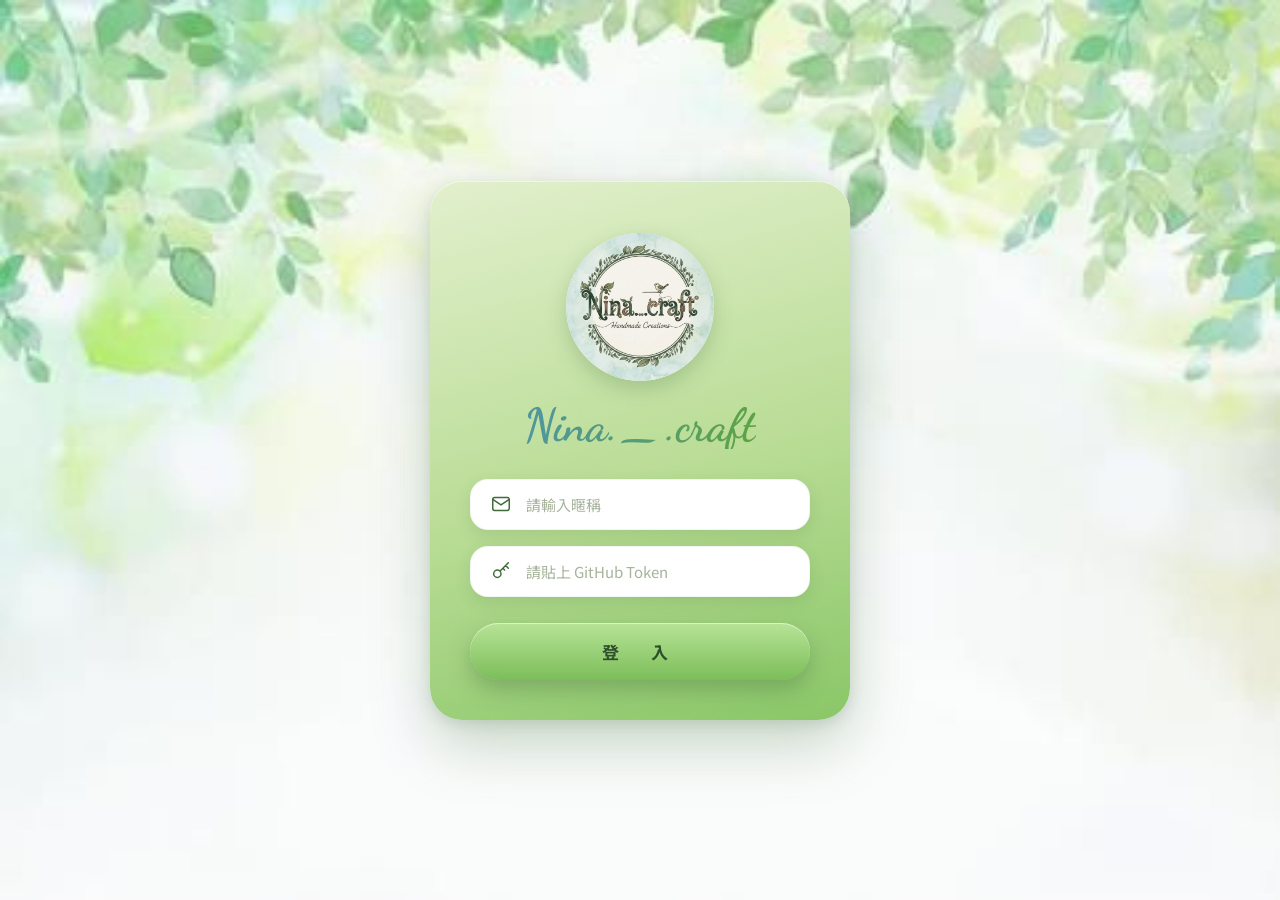
==== login.html @ a3a63f82 "建立 Nina.craft 網站骨架：登入頁、作品集瀏覽/編輯、GitHub API 資料層 - 純 HTML/CSS/JS，不用建置工具，GitHub Pages 直接 serve - login." ====
<!DOCTYPE html>
<html lang="zh-Hant">
<head>
<meta charset="UTF-8">
<meta name="viewport" content="width=device-width, initial-scale=1.0">
<title>Nina.craft 登入</title>
<link rel="preconnect" href="https://fonts.googleapis.com">
<link rel="preconnect" href="https://fonts.gstatic.com" crossorigin>
<link href="https://fonts.googleapis.com/css2?family=Dancing+Script:wght@600;700&family=Noto+Serif+TC:wght@500;600&family=Noto+Sans+TC:wght@400;500;700&display=swap" rel="stylesheet">
<style>
  :root {
    --green-600: #5da344;
    --green-700: #3f6b3a;
    --green-800: #2e4f2b;
    --teal-500: #4f96a0;
    --text-dark: #2c3527;
    --text-grey: #a7b39c;
  }

  * { box-sizing: border-box; }

  html, body {
    margin: 0;
    padding: 0;
    min-height: 100vh;
    font-family: 'Noto Sans TC', sans-serif;
    color: var(--text-dark);
  }

  body {
    position: relative;
    display: flex;
    align-items: center;
    justify-content: center;
    background-color: #f8faf4;
    background-image: url('assets/img/login-bg.jpg');
    background-repeat: no-repeat;
    background-position: top center;
    background-size: 100% auto;
    padding: 40px 16px;
  }

  /* --- login card --- */
  .login-card {
    position: relative;
    z-index: 1;
    width: 420px;
    max-width: 100%;
    padding: clamp(32px, 7vw, 52px) clamp(24px, 6vw, 40px) clamp(28px, 6vw, 40px);
    border-radius: 32px;
    background: linear-gradient(165deg, #e2f0cd 0%, #b9dc95 55%, #8ac768 100%);
    box-shadow:
      0 24px 60px rgba(63, 107, 58, 0.28),
      0 4px 14px rgba(63, 107, 58, 0.15),
      inset 0 1px 0 rgba(255, 255, 255, 0.5);
    display: flex;
    flex-direction: column;
    align-items: center;
  }

  /* --- logo badge --- */
  .logo-badge {
    width: clamp(110px, 26vw, 148px);
    height: clamp(110px, 26vw, 148px);
    border-radius: 50%;
    overflow: hidden;
    box-shadow: 0 8px 20px rgba(63, 107, 58, 0.25), inset 0 0 0 4px rgba(250, 246, 234, 0.7);
    flex-shrink: 0;
  }
  .logo-badge img {
    width: 100%;
    height: 100%;
    object-fit: cover;
    display: block;
  }

  /* --- brand title --- */
  .brand-title {
    font-family: 'Dancing Script', cursive;
    font-weight: 700;
    font-size: clamp(32px, 8vw, 46px);
    margin: clamp(16px, 4vw, 22px) 0 clamp(20px, 5vw, 30px);
    background: linear-gradient(90deg, var(--teal-500) 0%, var(--green-600) 100%);
    -webkit-background-clip: text;
    background-clip: text;
    color: transparent;
    text-align: center;
    line-height: 1;
  }

  /* --- form --- */
  form {
    width: 100%;
    display: flex;
    flex-direction: column;
    gap: 16px;
  }

  .input-group {
    display: flex;
    align-items: center;
    gap: 12px;
    width: 100%;
    background: #ffffff;
    border-radius: 18px;
    padding: 14px 20px;
    box-shadow: 0 6px 16px rgba(63, 107, 58, 0.14), inset 0 0 0 1px rgba(63, 107, 58, 0.06);
  }
  .input-group svg {
    width: 22px;
    height: 22px;
    color: var(--green-700);
    flex-shrink: 0;
  }
  .input-group input {
    border: none;
    outline: none;
    flex: 1;
    font-family: 'Noto Sans TC', sans-serif;
    font-size: 15px;
    color: var(--text-dark);
    background: transparent;
  }
  .input-group input::placeholder {
    color: var(--text-grey);
  }

  .login-btn {
    margin-top: 10px;
    width: 100%;
    border: none;
    cursor: pointer;
    padding: 16px 0;
    border-radius: 999px;
    font-family: 'Noto Sans TC', sans-serif;
    font-weight: 700;
    font-size: 17px;
    letter-spacing: 10px;
    color: var(--green-800);
    background: linear-gradient(180deg, #b7e496 0%, #7cbd5a 100%);
    box-shadow: 0 10px 22px rgba(63, 107, 58, 0.35), inset 0 1px 0 rgba(255,255,255,0.5);
    transition: transform 0.15s ease, box-shadow 0.15s ease, filter 0.15s ease;
  }
  .login-btn:hover {
    filter: brightness(1.04);
    transform: translateY(-1px);
    box-shadow: 0 14px 26px rgba(63, 107, 58, 0.4), inset 0 1px 0 rgba(255,255,255,0.5);
  }
  .login-btn:active {
    transform: translateY(0);
  }

  @media (max-width: 380px) {
    .login-card { border-radius: 26px; }
    .login-btn { letter-spacing: 6px; }
  }
</style>
</head>
<body>

  <div class="login-card">
    <div class="logo-badge">
      <img src="assets/img/logo.jpg" alt="Nina.craft Handmade Creations">
    </div>

    <h1 class="brand-title">Nina.<span>&#8202;_&#8202;</span>.craft</h1>

    <form id="login-form">
      <label class="input-group">
        <svg viewBox="0 0 24 24" fill="none" stroke="currentColor" stroke-width="1.6" stroke-linecap="round" stroke-linejoin="round">
          <rect x="3" y="5" width="18" height="14" rx="2"/>
          <path d="M3 7l9 6 9-6"/>
        </svg>
        <input type="text" id="username" placeholder="請輸入暱稱" autocomplete="username">
      </label>

      <label class="input-group">
        <svg viewBox="0 0 24 24" fill="none" stroke="currentColor" stroke-width="1.6" stroke-linecap="round" stroke-linejoin="round">
          <circle cx="8" cy="15" r="4"/>
          <path d="M11 12l9-9M17 6l3 3M14 9l2 2"/>
        </svg>
        <input type="password" id="token" placeholder="請貼上 GitHub Token" autocomplete="current-password">
      </label>

      <p id="login-error" style="display:none; color:#b23a2f; font-size:13px; margin:0; text-align:center;"></p>

      <button type="submit" class="login-btn" id="login-btn">登&#8202;&#8202;入</button>
    </form>
  </div>

  <script type="module">
    import { login } from './js/auth.js';

    const form = document.getElementById('login-form');
    const errorEl = document.getElementById('login-error');
    const btn = document.getElementById('login-btn');

    form.addEventListener('submit', async (e) => {
      e.preventDefault();
      const username = document.getElementById('username').value.trim();
      const token = document.getElementById('token').value.trim();
      errorEl.style.display = 'none';

      if (!token) {
        errorEl.textContent = '請輸入 GitHub Token';
        errorEl.style.display = 'block';
        return;
      }

      btn.disabled = true;
      const originalText = btn.textContent;
      btn.textContent = '登入中...';
      try {
        await login(username, token);
        location.href = 'index.html';
      } catch (err) {
        errorEl.textContent = err.message;
        errorEl.style.display = 'block';
        btn.disabled = false;
        btn.textContent = originalText;
      }
    });
  </script>
</body>
</html>
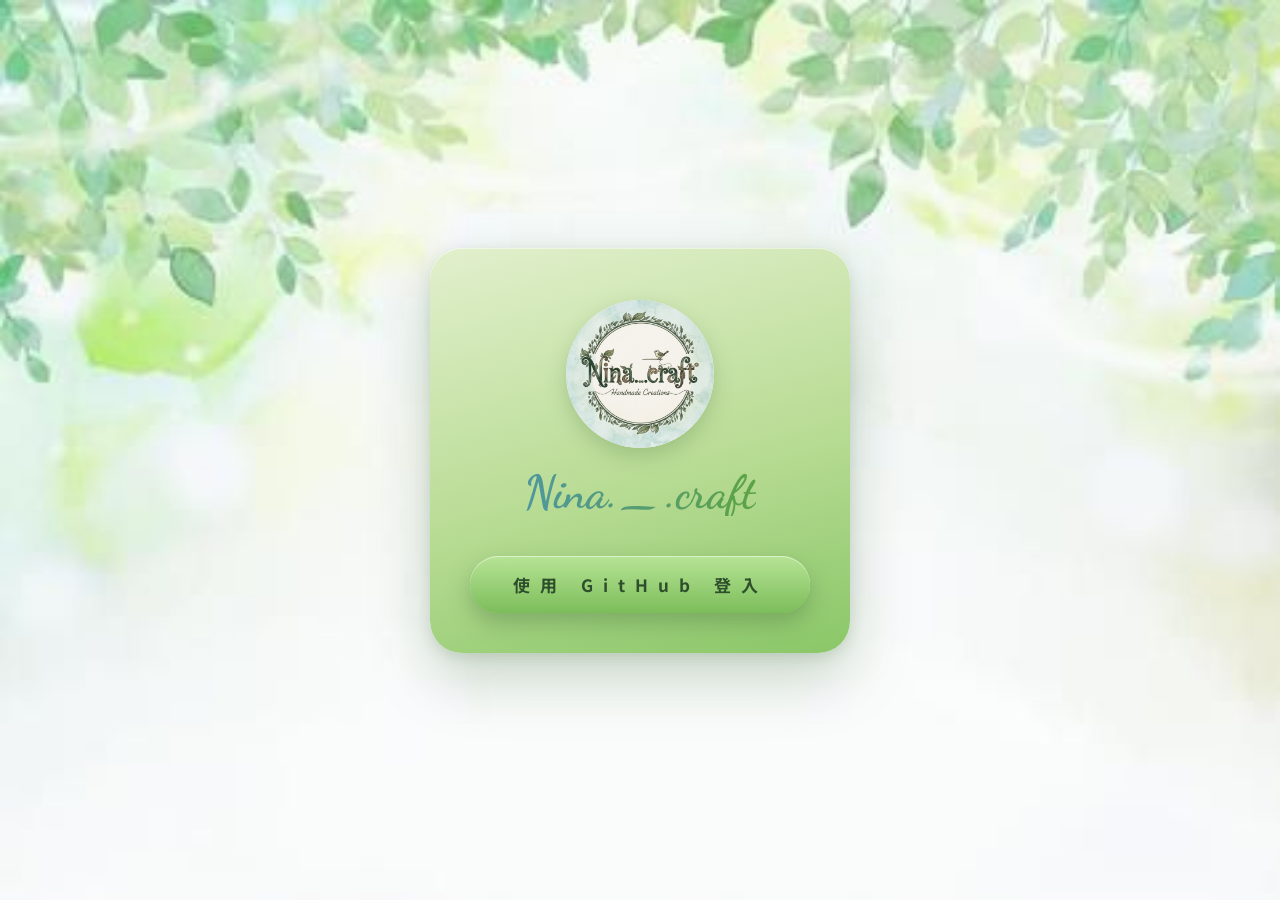
==== commit 8e222dc5: "登入改為 GitHub OAuth，不用再手動貼 token 之前用 fine-grained PAT 手動貼上的方式，在手機上每次要重新產生/貼上很麻煩。 改成點「使用 GitHub 登入」跳轉到 " ====
--- a/login.html
+++ b/login.html
@@ -88,43 +88,6 @@
     line-height: 1;
   }
 
-  /* --- form --- */
-  form {
-    width: 100%;
-    display: flex;
-    flex-direction: column;
-    gap: 16px;
-  }
-
-  .input-group {
-    display: flex;
-    align-items: center;
-    gap: 12px;
-    width: 100%;
-    background: #ffffff;
-    border-radius: 18px;
-    padding: 14px 20px;
-    box-shadow: 0 6px 16px rgba(63, 107, 58, 0.14), inset 0 0 0 1px rgba(63, 107, 58, 0.06);
-  }
-  .input-group svg {
-    width: 22px;
-    height: 22px;
-    color: var(--green-700);
-    flex-shrink: 0;
-  }
-  .input-group input {
-    border: none;
-    outline: none;
-    flex: 1;
-    font-family: 'Noto Sans TC', sans-serif;
-    font-size: 15px;
-    color: var(--text-dark);
-    background: transparent;
-  }
-  .input-group input::placeholder {
-    color: var(--text-grey);
-  }
-
   .login-btn {
     margin-top: 10px;
     width: 100%;
@@ -165,61 +128,41 @@
 
     <h1 class="brand-title">Nina.<span>&#8202;_&#8202;</span>.craft</h1>
 
-    <form id="login-form">
-      <label class="input-group">
-        <svg viewBox="0 0 24 24" fill="none" stroke="currentColor" stroke-width="1.6" stroke-linecap="round" stroke-linejoin="round">
-          <rect x="3" y="5" width="18" height="14" rx="2"/>
-          <path d="M3 7l9 6 9-6"/>
-        </svg>
-        <input type="text" id="username" placeholder="請輸入暱稱" autocomplete="username">
-      </label>
+    <p id="login-error" style="display:none; color:#b23a2f; font-size:13px; margin:0 0 16px; text-align:center;"></p>
 
-      <label class="input-group">
-        <svg viewBox="0 0 24 24" fill="none" stroke="currentColor" stroke-width="1.6" stroke-linecap="round" stroke-linejoin="round">
-          <circle cx="8" cy="15" r="4"/>
-          <path d="M11 12l9-9M17 6l3 3M14 9l2 2"/>
-        </svg>
-        <input type="password" id="token" placeholder="請貼上 GitHub Token" autocomplete="current-password">
-      </label>
-
-      <p id="login-error" style="display:none; color:#b23a2f; font-size:13px; margin:0; text-align:center;"></p>
-
-      <button type="submit" class="login-btn" id="login-btn">登&#8202;&#8202;入</button>
-    </form>
+    <button type="button" class="login-btn" id="login-btn">使用 GitHub 登入</button>
   </div>
 
   <script type="module">
-    import { login } from './js/auth.js';
+    import { getGithubLoginUrl, loginWithCode } from './js/auth.js';
 
-    const form = document.getElementById('login-form');
     const errorEl = document.getElementById('login-error');
     const btn = document.getElementById('login-btn');
 
-    form.addEventListener('submit', async (e) => {
-      e.preventDefault();
-      const username = document.getElementById('username').value.trim();
-      const token = document.getElementById('token').value.trim();
-      errorEl.style.display = 'none';
+    function showError(message) {
+      errorEl.textContent = message;
+      errorEl.style.display = 'block';
+    }
 
-      if (!token) {
-        errorEl.textContent = '請輸入 GitHub Token';
-        errorEl.style.display = 'block';
-        return;
-      }
+    btn.addEventListener('click', () => {
+      location.href = getGithubLoginUrl();
+    });
 
+    const code = new URLSearchParams(location.search).get('code');
+    if (code) {
       btn.disabled = true;
-      const originalText = btn.textContent;
       btn.textContent = '登入中...';
-      try {
-        await login(username, token);
-        location.href = 'index.html';
-      } catch (err) {
-        errorEl.textContent = err.message;
-        errorEl.style.display = 'block';
-        btn.disabled = false;
-        btn.textContent = originalText;
-      }
-    });
+      loginWithCode(code)
+        .then(() => {
+          location.href = 'index.html';
+        })
+        .catch((err) => {
+          showError(err.message);
+          btn.disabled = false;
+          btn.textContent = '使用 GitHub 登入';
+          history.replaceState(null, '', location.pathname);
+        });
+    }
   </script>
 </body>
 </html>
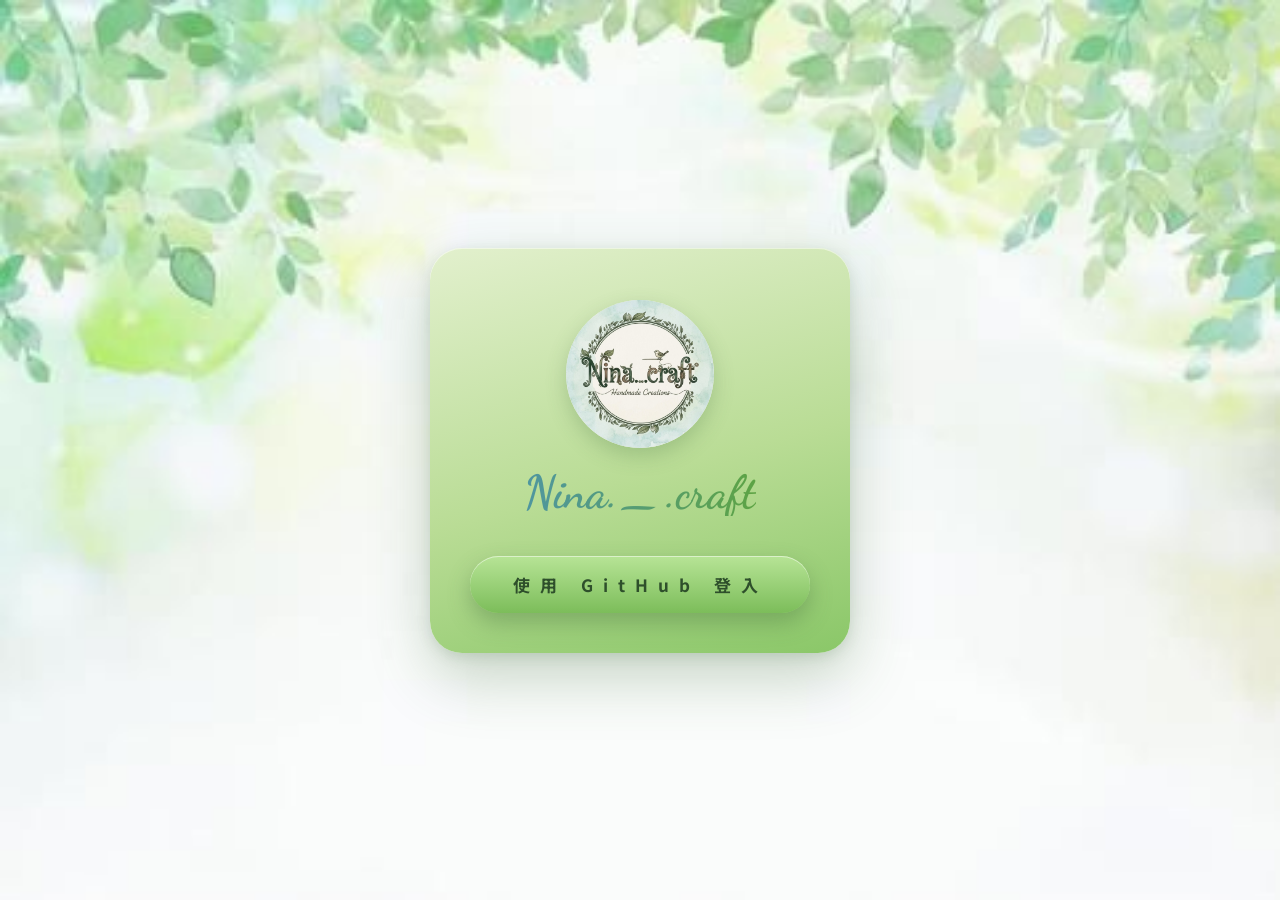
==== commit 537bd854: "網站加入 PWA 支援：新增 manifest、圖示與網路優先的 service worker，可安裝到手機或電腦主畫面當 APP 使用 Co-Authored-By: Claude Sonnet 5" ====
--- a/login.html
+++ b/login.html
@@ -4,6 +4,9 @@
 <meta charset="UTF-8">
 <meta name="viewport" content="width=device-width, initial-scale=1.0">
 <title>Nina.craft 登入</title>
+<link rel="manifest" href="./manifest.json">
+<meta name="theme-color" content="#5da344">
+<link rel="apple-touch-icon" href="./assets/img/icon-192.png">
 <link rel="preconnect" href="https://fonts.googleapis.com">
 <link rel="preconnect" href="https://fonts.gstatic.com" crossorigin>
 <link href="https://fonts.googleapis.com/css2?family=Dancing+Script:wght@600;700&family=Noto+Serif+TC:wght@500;600&family=Noto+Sans+TC:wght@400;500;700&display=swap" rel="stylesheet">
